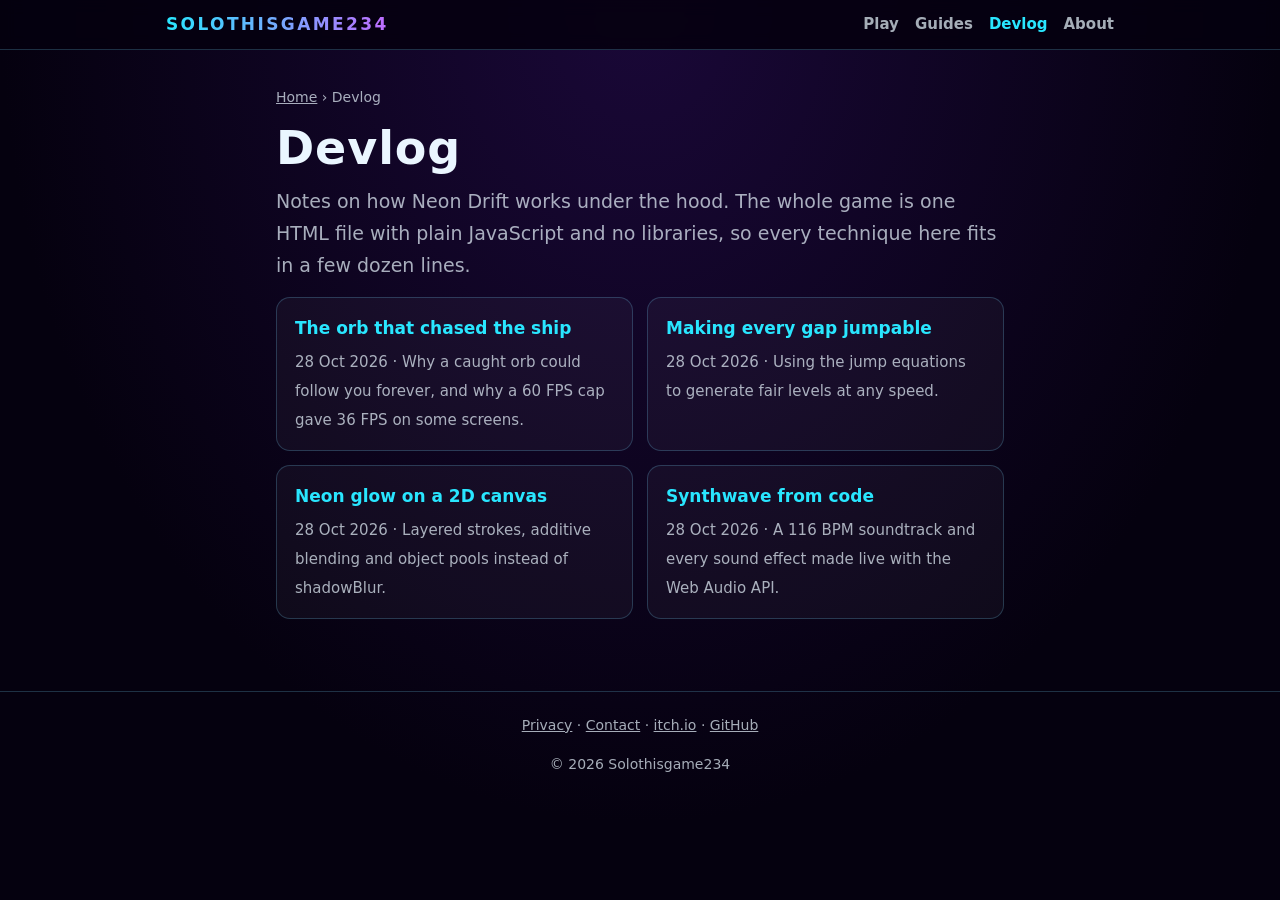
==== devlog/index.html @ a1cade9d "Add devlog: four posts on how Neon Drift is built" ====
<!DOCTYPE html>
<html lang="en">
<head>
<meta charset="utf-8">
<meta name="viewport" content="width=device-width,initial-scale=1">
<title>Neon Drift devlog: how the game is built</title>
<meta name="description" content="Development notes from Neon Drift: procedural levels that are always beatable, neon rendering on canvas, synthesized music with Web Audio, and frame-rate bugs.">
<meta name="google-adsense-account" content="ca-pub-7962215647782479">
<link rel="canonical" href="https://solothisgame234.github.io/devlog/">
<link rel="stylesheet" href="/style.css">
<script async src="https://pagead2.googlesyndication.com/pagead/js/adsbygoogle.js?client=ca-pub-7962215647782479" crossorigin="anonymous"></script>
</head>
<body>
<header class="top"><div class="in"><a class="brand" href="/">SOLOTHISGAME234</a><nav><a href="/games/neon-drift.html">Play</a><a href="/guides.html">Guides</a><a href="/devlog/" aria-current="page">Devlog</a><a href="/about.html">About</a></nav></div></header>
<main class="read">
  <p class="crumb"><a href="/">Home</a> › Devlog</p>
  <h1>Devlog</h1>
  <p class="lead">Notes on how Neon Drift works under the hood. The whole game is one HTML file with plain JavaScript and no libraries, so every technique here fits in a few dozen lines.</p>
  <div class="cards">
    <a class="card" href="/devlog/frame-rate-and-the-chasing-orb.html"><b>The orb that chased the ship</b><span>28 Oct 2026 · Why a caught orb could follow you forever, and why a 60 FPS cap gave 36 FPS on some screens.</span></a>
    <a class="card" href="/devlog/every-gap-is-jumpable.html"><b>Making every gap jumpable</b><span>28 Oct 2026 · Using the jump equations to generate fair levels at any speed.</span></a>
    <a class="card" href="/devlog/neon-glow-on-canvas.html"><b>Neon glow on a 2D canvas</b><span>28 Oct 2026 · Layered strokes, additive blending and object pools instead of shadowBlur.</span></a>
    <a class="card" href="/devlog/synthwave-with-web-audio.html"><b>Synthwave from code</b><span>28 Oct 2026 · A 116 BPM soundtrack and every sound effect made live with the Web Audio API.</span></a>
  </div>
</main>
<footer><p><a href="/privacy.html">Privacy</a> · <a href="/about.html#contact">Contact</a> · <a href="https://stgojo123.itch.io/neon-drift">itch.io</a> · <a href="https://github.com/Solothisgame234">GitHub</a></p><p>© 2026 Solothisgame234</p></footer>
</body>
</html>
---- style.css ----
/* Shared styles for solothisgame234.github.io */
:root{--bg:#05010f;--panel:rgba(255,255,255,.04);--line:rgba(120,220,255,.22);--ink:#eaf6ff;--dim:rgba(234,246,255,.7);--c1:#29e6ff;--c2:#c06bff;--hot:#ff2f6e;--amb:#ffb020}
*{box-sizing:border-box;margin:0;padding:0}
html{scroll-behavior:smooth}
body{background:radial-gradient(ellipse at top,#1a0838 0,var(--bg) 640px) no-repeat,var(--bg);color:var(--ink);font:17px/1.7 ui-rounded,"Segoe UI",system-ui,-apple-system,Roboto,sans-serif}
a{color:var(--c1)}
a:hover{color:#8ff3ff}
img{max-width:100%;height:auto;display:block}

/* Header and navigation */
.top{position:sticky;top:0;z-index:10;background:rgba(5,1,15,.88);backdrop-filter:blur(8px);border-bottom:1px solid var(--line)}
.top .in{max-width:980px;margin:0 auto;padding:10px 16px;display:flex;align-items:center;gap:8px 18px;flex-wrap:wrap}
.brand{font-weight:900;letter-spacing:.14em;text-decoration:none;background:linear-gradient(90deg,var(--c1),var(--c2));-webkit-background-clip:text;background-clip:text;color:transparent}
nav{display:flex;gap:4px 16px;flex-wrap:wrap;margin-left:auto}
nav a{color:var(--dim);text-decoration:none;font-weight:700;font-size:15px}
nav a:hover,nav a[aria-current]{color:var(--c1)}

/* Layout */
main{max-width:980px;margin:0 auto;padding:36px 16px 56px}
main.read{max-width:760px}
h1{font-size:clamp(30px,6vw,46px);line-height:1.15;letter-spacing:.02em;margin-bottom:10px}
h2{font-size:24px;margin:36px 0 10px;color:var(--c1)}
h3{font-size:19px;margin:24px 0 6px}
p,ul,ol,table,pre,.box{margin:0 0 16px}
ul,ol{padding-left:22px}
li{margin:4px 0}
.lead{font-size:19px;color:var(--dim)}
.meta{font-size:14px;color:var(--dim);margin-bottom:22px}
.crumb{font-size:14px;margin-bottom:12px;color:var(--dim)}
.crumb a{color:var(--dim)}
code{font:15px ui-monospace,Consolas,monospace;background:rgba(255,255,255,.07);padding:1px 5px;border-radius:5px}
pre{background:rgba(255,255,255,.05);border:1px solid var(--line);border-radius:12px;padding:14px;overflow-x:auto}
pre code{background:none;padding:0}
table{width:100%;border-collapse:collapse;font-size:15px}
th,td{text-align:left;padding:8px 10px;border-bottom:1px solid rgba(255,255,255,.09);vertical-align:top}
th{color:var(--dim);font-weight:700}
.scroll{overflow-x:auto}
.red{color:var(--hot);font-weight:700}.amber{color:var(--amb);font-weight:700}
.box{border:1px solid var(--line);border-radius:14px;background:var(--panel);padding:16px 18px}
.box p:last-child{margin-bottom:0}

/* Buttons and cards */
.btn{display:inline-block;padding:12px 30px;border-radius:999px;background:linear-gradient(90deg,var(--c1),var(--c2));color:#05010f;font-weight:900;letter-spacing:.1em;text-decoration:none;box-shadow:0 0 22px rgba(41,230,255,.4)}
.btn:hover{color:#05010f;filter:brightness(1.1)}
.btn.ghost{background:none;color:var(--c1);border:1px solid var(--c1);box-shadow:none}
.cards{display:grid;grid-template-columns:repeat(auto-fill,minmax(260px,1fr));gap:14px;margin:0 0 16px}
.card{display:block;border:1px solid var(--line);border-radius:14px;background:var(--panel);padding:16px 18px;text-decoration:none;color:var(--ink)}
.card:hover{border-color:var(--c1);color:var(--ink)}
.card b{display:block;color:var(--c1);margin-bottom:4px}
.card span{font-size:15px;color:var(--dim)}

/* Hero and game frame */
.hero{display:grid;grid-template-columns:1.1fr 1fr;gap:26px;align-items:center;margin-bottom:12px}
.hero img{border-radius:14px;border:1px solid var(--line)}
@media (max-width:760px){.hero{grid-template-columns:1fr}}
.frame{position:relative;width:100%;aspect-ratio:3/2;border:1px solid var(--line);border-radius:14px;overflow:hidden;background:#000;margin:0 0 10px}
.frame iframe{position:absolute;inset:0;width:100%;height:100%;border:0}
figure{margin:0 0 18px}
figcaption{font-size:14px;color:var(--dim);margin-top:6px}

footer{border-top:1px solid var(--line);text-align:center;font-size:14px;color:var(--dim);padding:22px 16px 30px}
footer a{color:var(--dim)}
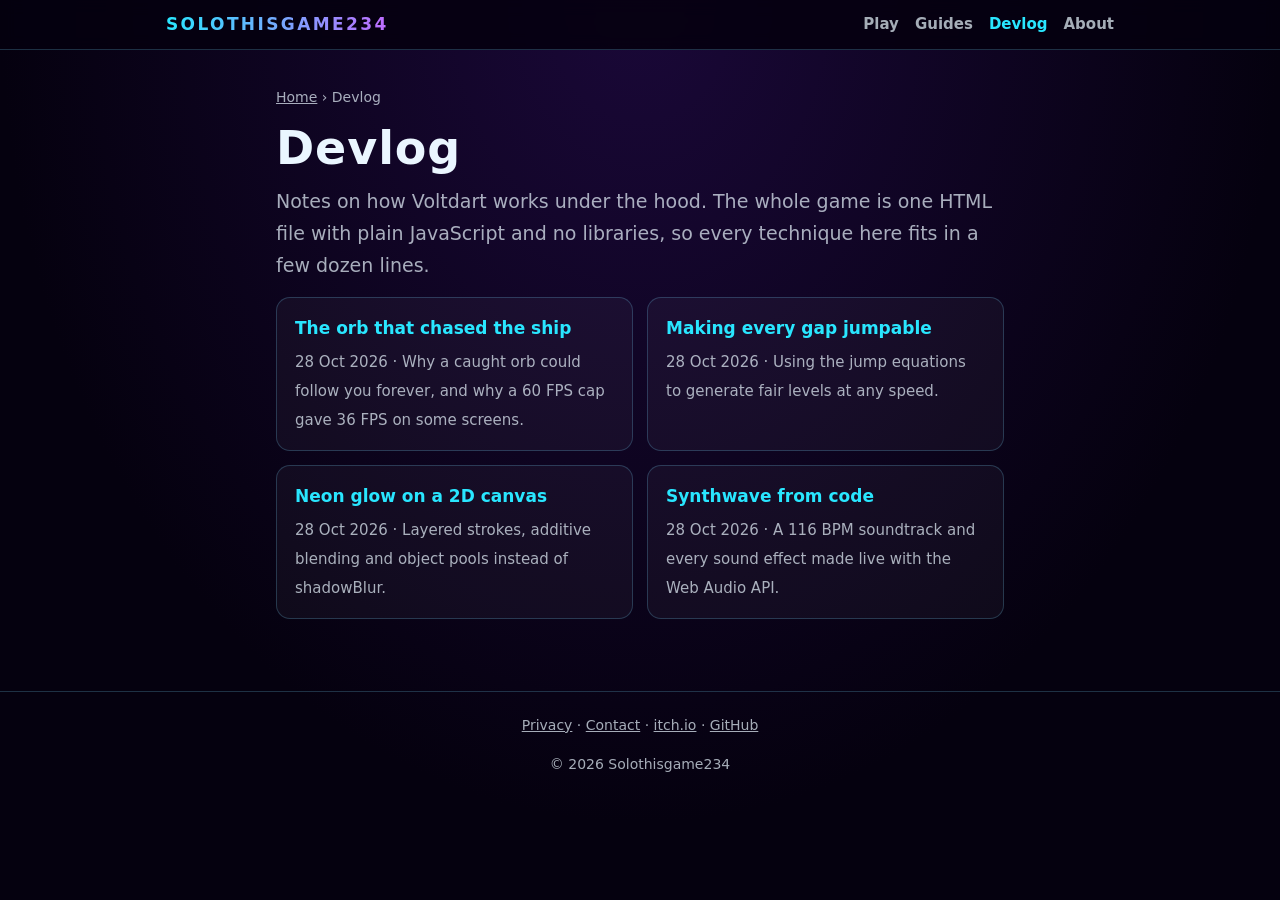
==== commit 27ad6a1c: "Rename Neon Drift to Voltdart in the devlog" ====
--- a/devlog/index.html
+++ b/devlog/index.html
@@ -3,19 +3,19 @@
 <head>
 <meta charset="utf-8">
 <meta name="viewport" content="width=device-width,initial-scale=1">
-<title>Neon Drift devlog: how the game is built</title>
-<meta name="description" content="Development notes from Neon Drift: procedural levels that are always beatable, neon rendering on canvas, synthesized music with Web Audio, and frame-rate bugs.">
+<title>Voltdart devlog: how the game is built</title>
+<meta name="description" content="Development notes from Voltdart: procedural levels that are always beatable, neon rendering on canvas, synthesized music with Web Audio, and frame-rate bugs.">
 <meta name="google-adsense-account" content="ca-pub-7962215647782479">
 <link rel="canonical" href="https://solothisgame234.github.io/devlog/">
 <link rel="stylesheet" href="/style.css">
 <script async src="https://pagead2.googlesyndication.com/pagead/js/adsbygoogle.js?client=ca-pub-7962215647782479" crossorigin="anonymous"></script>
 </head>
 <body>
-<header class="top"><div class="in"><a class="brand" href="/">SOLOTHISGAME234</a><nav><a href="/games/neon-drift.html">Play</a><a href="/guides.html">Guides</a><a href="/devlog/" aria-current="page">Devlog</a><a href="/about.html">About</a></nav></div></header>
+<header class="top"><div class="in"><a class="brand" href="/">SOLOTHISGAME234</a><nav><a href="/games/voltdart.html">Play</a><a href="/guides.html">Guides</a><a href="/devlog/" aria-current="page">Devlog</a><a href="/about.html">About</a></nav></div></header>
 <main class="read">
   <p class="crumb"><a href="/">Home</a> › Devlog</p>
   <h1>Devlog</h1>
-  <p class="lead">Notes on how Neon Drift works under the hood. The whole game is one HTML file with plain JavaScript and no libraries, so every technique here fits in a few dozen lines.</p>
+  <p class="lead">Notes on how Voltdart works under the hood. The whole game is one HTML file with plain JavaScript and no libraries, so every technique here fits in a few dozen lines.</p>
   <div class="cards">
     <a class="card" href="/devlog/frame-rate-and-the-chasing-orb.html"><b>The orb that chased the ship</b><span>28 Oct 2026 · Why a caught orb could follow you forever, and why a 60 FPS cap gave 36 FPS on some screens.</span></a>
     <a class="card" href="/devlog/every-gap-is-jumpable.html"><b>Making every gap jumpable</b><span>28 Oct 2026 · Using the jump equations to generate fair levels at any speed.</span></a>
@@ -23,6 +23,6 @@
     <a class="card" href="/devlog/synthwave-with-web-audio.html"><b>Synthwave from code</b><span>28 Oct 2026 · A 116 BPM soundtrack and every sound effect made live with the Web Audio API.</span></a>
   </div>
 </main>
-<footer><p><a href="/privacy.html">Privacy</a> · <a href="/about.html#contact">Contact</a> · <a href="https://stgojo123.itch.io/neon-drift">itch.io</a> · <a href="https://github.com/Solothisgame234">GitHub</a></p><p>© 2026 Solothisgame234</p></footer>
+<footer><p><a href="/privacy.html">Privacy</a> · <a href="/about.html#contact">Contact</a> · <a href="https://stgojo123.itch.io/voltdart">itch.io</a> · <a href="https://github.com/Solothisgame234">GitHub</a></p><p>© 2026 Solothisgame234</p></footer>
 </body>
 </html>
